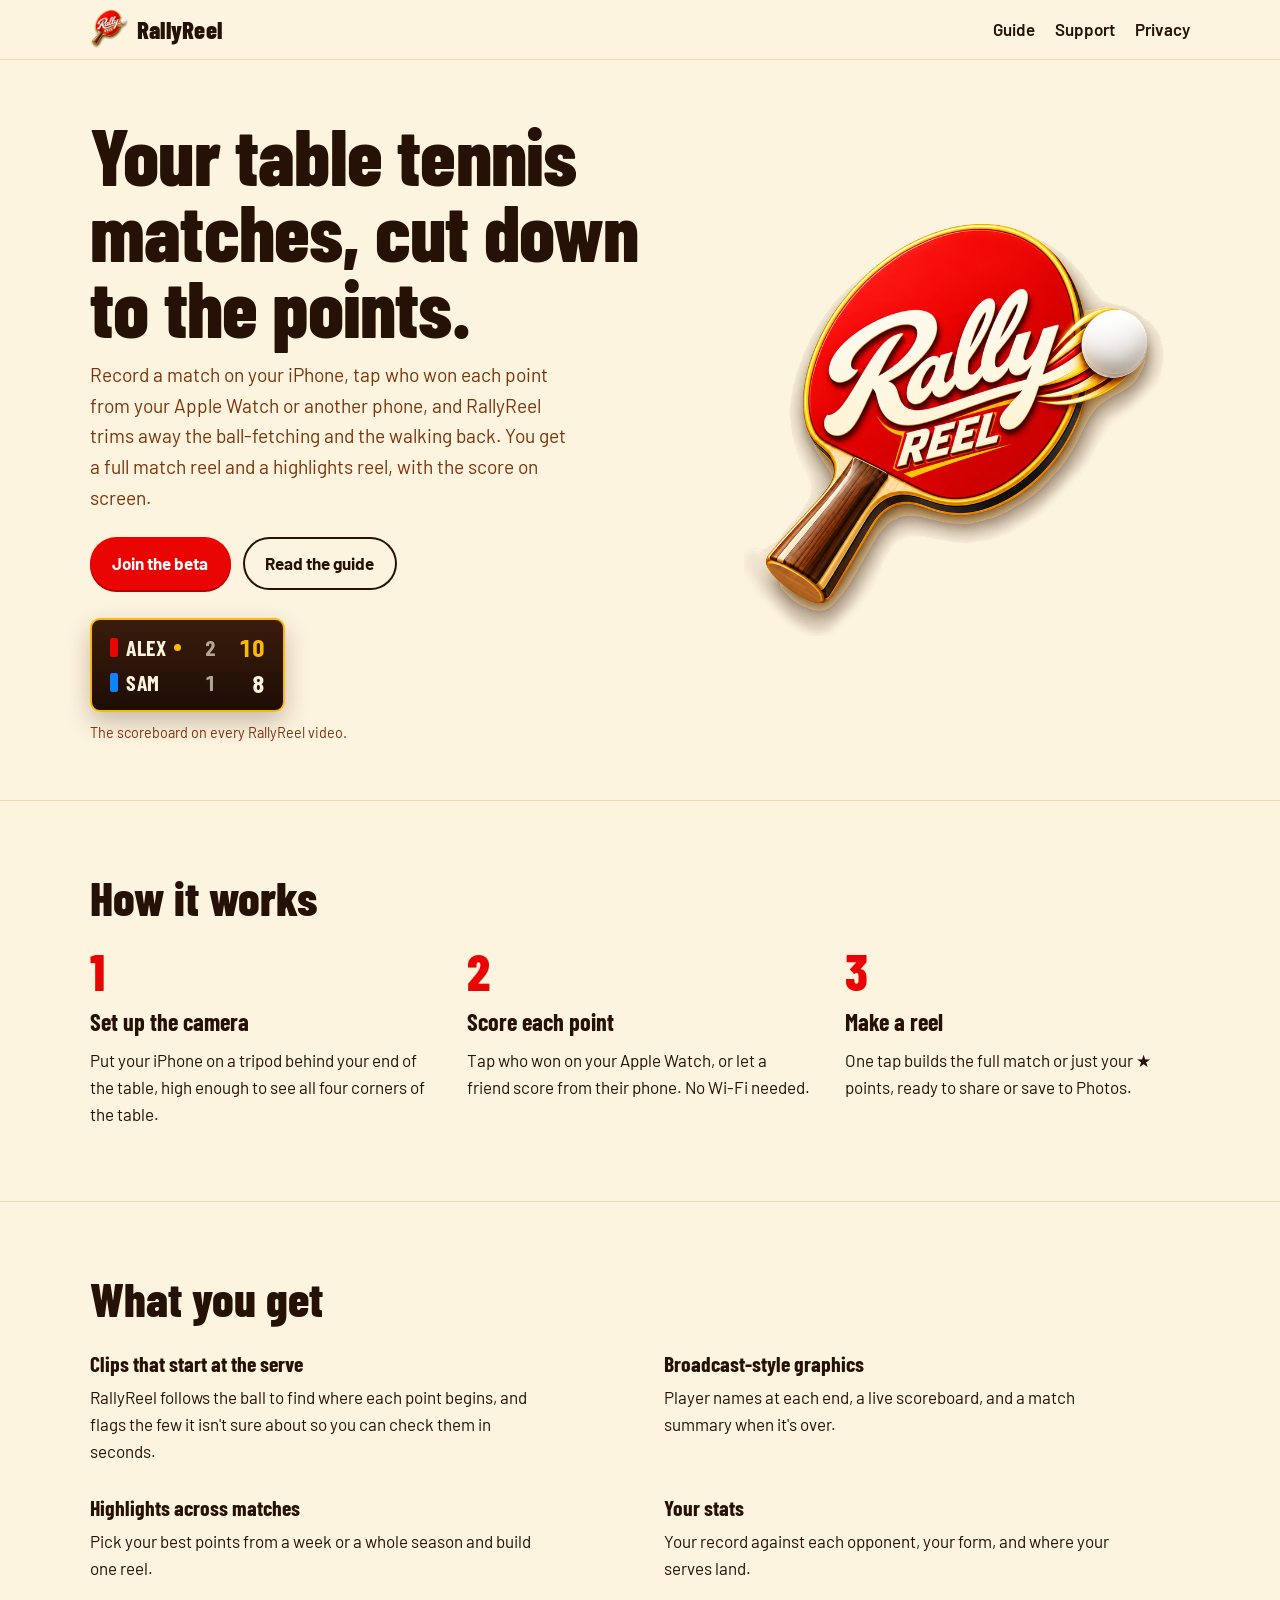
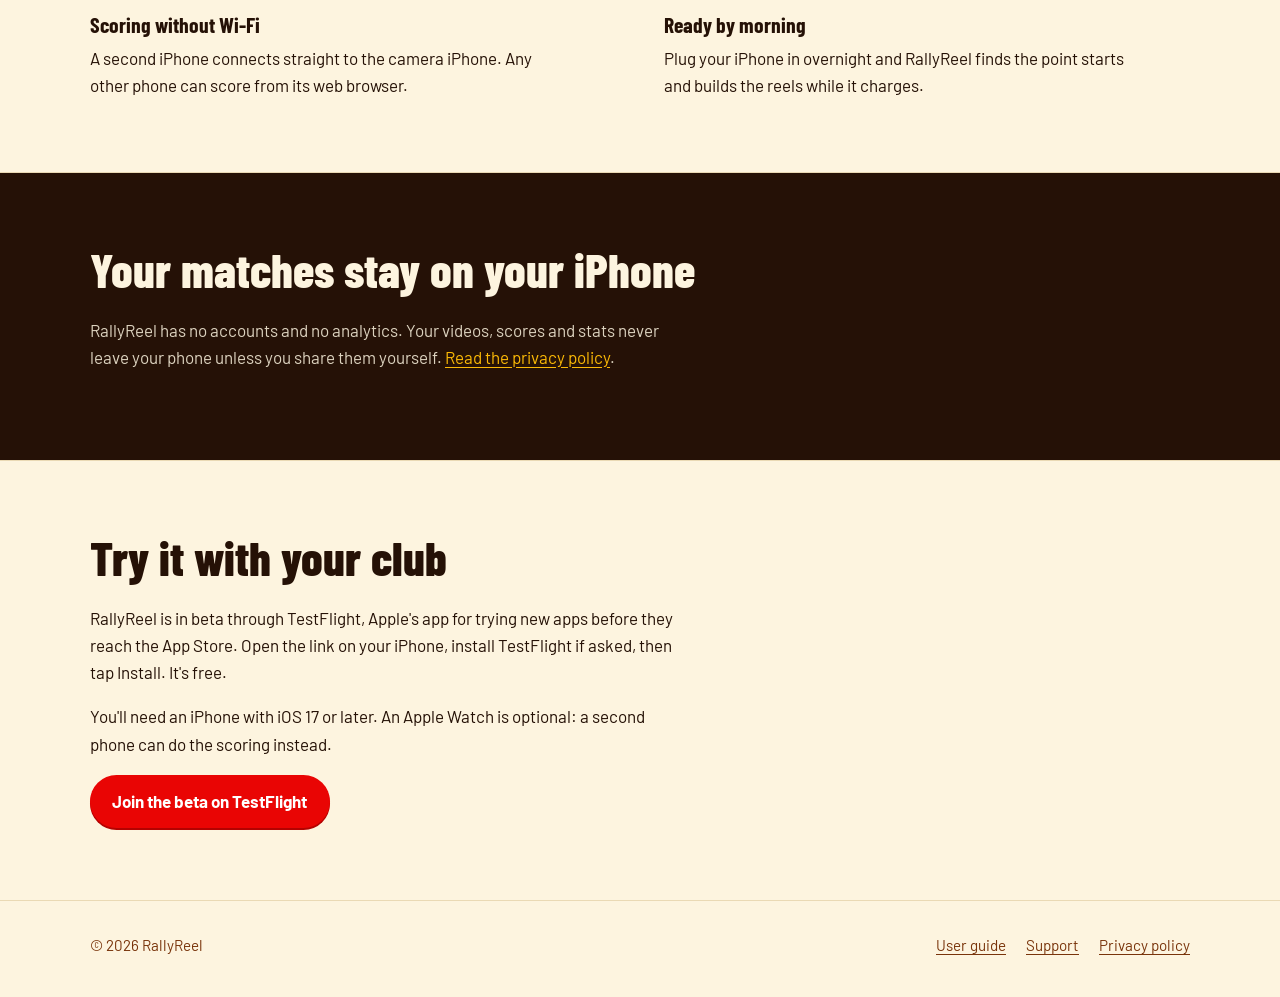
==== index.html @ 846c80a3 "Add files via upload" ====
<!doctype html>
<html lang="en">
<head>
<meta charset="utf-8">
<meta name="viewport" content="width=device-width, initial-scale=1, viewport-fit=cover">
<title>RallyReel: table tennis matches, cut down to the points</title>
<meta name="description" content="Record table tennis matches on your iPhone, score from your Apple Watch or another phone, and get full match and highlights reels with the score on screen.">
<meta property="og:title" content="RallyReel">
<meta property="og:description" content="Table tennis matches, cut down to the points.">
<meta property="og:image" content="https://rallyreel.net/assets/og-image.png">
<meta property="og:url" content="https://rallyreel.net/">
<meta name="twitter:card" content="summary_large_image">
<link rel="icon" href="/assets/favicon-32.png" sizes="32x32">
<link rel="apple-touch-icon" href="/assets/apple-touch-icon.png">
<link rel="preconnect" href="https://fonts.googleapis.com">
<link rel="preconnect" href="https://fonts.gstatic.com" crossorigin>
<link href="https://fonts.googleapis.com/css2?family=Barlow+Condensed:wght@700;800&family=Barlow:wght@400;600;700&display=swap" rel="stylesheet">
<link rel="stylesheet" href="/assets/style.css">
</head>
<body>
<header class="site-header">
  <div class="wrap">
    <a class="brand" href="/"><img src="/assets/rallyreel-logo.png" alt=""><span>RallyReel</span></a>
    <nav class="site-nav" aria-label="Main">
      <a href="/guide/">Guide</a>
      <a href="/support/">Support</a>
      <a class="hide-small" href="/privacy/">Privacy</a>
    </nav>
  </div>
</header>

<main>
  <section class="hero">
    <div class="wrap">
      <div>
        <h1>Your table tennis matches, cut down to the points.</h1>
        <p class="lead">Record a match on your iPhone, tap who won each point from your Apple Watch or another phone, and RallyReel trims away the ball-fetching and the walking back. You get a full match reel and a highlights reel, with the score on screen.</p>
        <div class="actions">
          <!-- Replace with your TestFlight public link once Beta App Review approves the first build -->
          <a class="button" href="https://testflight.apple.com/join/REPLACE-ME">Join the beta</a>
          <a class="button quiet" href="/guide/">Read the guide</a>
        </div>
        <div class="scoreboard" role="img" aria-label="Example scoreboard: Alex 2 games, 10 points; Sam 1 game, 8 points">
          <span class="player"><span class="chip" style="background:#E90504"></span>Alex<span class="serve on" id="serve-a"></span></span>
          <span class="games">2</span>
          <span class="points" id="pts-a">9</span>
          <span class="player"><span class="chip" style="background:#0A84FF"></span>Sam<span class="serve" id="serve-b"></span></span>
          <span class="games">1</span>
          <span class="points">8</span>
        </div>
        <span class="scoreboard-caption">The scoreboard on every RallyReel video.</span>
      </div>
      <img class="logo" src="/assets/rallyreel-logo.png" alt="RallyReel logo: a red table tennis paddle and a ball">
    </div>
  </section>

  <section class="block" id="how">
    <div class="wrap">
      <h2>How it works</h2>
      <ol class="steps">
        <li>
          <h3>Set up the camera</h3>
          <p>Put your iPhone on a tripod behind your end of the table, high enough to see all four corners of the table.</p>
        </li>
        <li>
          <h3>Score each point</h3>
          <p>Tap who won on your Apple Watch, or let a friend score from their phone. No Wi-Fi needed.</p>
        </li>
        <li>
          <h3>Make a reel</h3>
          <p>One tap builds the full match or just your ★ points, ready to share or save to Photos.</p>
        </li>
      </ol>
    </div>
  </section>

  <section class="block" id="features">
    <div class="wrap">
      <h2>What you get</h2>
      <div class="features">
        <div><h3>Clips that start at the serve</h3><p>RallyReel follows the ball to find where each point begins, and flags the few it isn't sure about so you can check them in seconds.</p></div>
        <div><h3>Broadcast-style graphics</h3><p>Player names at each end, a live scoreboard, and a match summary when it's over.</p></div>
        <div><h3>Highlights across matches</h3><p>Pick your best points from a week or a whole season and build one reel.</p></div>
        <div><h3>Your stats</h3><p>Your record against each opponent, your form, and where your serves land.</p></div>
        <div><h3>Scoring without Wi-Fi</h3><p>A second iPhone connects straight to the camera iPhone. Any other phone can score from its web browser.</p></div>
        <div><h3>Ready by morning</h3><p>Plug your iPhone in overnight and RallyReel finds the point starts and builds the reels while it charges.</p></div>
      </div>
    </div>
  </section>

  <section class="block band" id="privacy">
    <div class="wrap">
      <h2>Your matches stay on your iPhone</h2>
      <p>RallyReel has no accounts and no analytics. Your videos, scores and stats never leave your phone unless you share them yourself. <a href="/privacy/">Read the privacy policy</a>.</p>
    </div>
  </section>

  <section class="block" id="beta">
    <div class="wrap">
      <h2>Try it with your club</h2>
      <p style="max-width:60ch">RallyReel is in beta through TestFlight, Apple's app for trying new apps before they reach the App Store. Open the link on your iPhone, install TestFlight if asked, then tap Install. It's free.</p>
      <p style="max-width:60ch">You'll need an iPhone with iOS 17 or later. An Apple Watch is optional: a second phone can do the scoring instead.</p>
      <a class="button" href="https://testflight.apple.com/join/REPLACE-ME">Join the beta on TestFlight</a>
    </div>
  </section>
</main>

<footer class="site-footer">
  <div class="wrap">
    <span>© 2026 RallyReel</span>
    <nav aria-label="Footer">
      <a href="/guide/">User guide</a>
      <a href="/support/">Support</a>
      <a href="/privacy/">Privacy policy</a>
    </nav>
  </div>
</footer>

<script>
  // One moment: Alex wins the point, like the scoreboard on a reel. Skipped when reduced motion is on.
  (function () {
    var pts = document.getElementById("pts-a");
    if (!pts || window.matchMedia("(prefers-reduced-motion: reduce)").matches) {
      if (pts) { pts.textContent = "10"; pts.classList.add("won"); }
      return;
    }
    setTimeout(function () {
      pts.textContent = "10";
      pts.classList.add("won");
      setTimeout(function () { pts.classList.remove("won"); }, 1500);
    }, 1400);
  })();
</script>
</body>
</html>
---- assets/style.css ----
/* RallyReel — colours from the logo */
:root {
  --cream: #FDF4DF;
  --paper: #FFFAEE;
  --ink: #251106;
  --walnut: #79340B;
  --red: #E90504;
  --deep-red: #B40201;
  --gold: #FBB906;
  --line: #EAD9B4;
  --display: "Barlow Condensed", "Arial Narrow", "Helvetica Neue", sans-serif;
  --body: "Barlow", "Helvetica Neue", Arial, sans-serif;
  --measure: 68ch;
}

*, *::before, *::after { box-sizing: border-box; }
:root { padding-top: env(safe-area-inset-top, 0px); padding-bottom: env(safe-area-inset-bottom, 0px); }
html { scroll-padding-top: calc(env(safe-area-inset-top, 0px) + 72px); }
body {
  margin: 0;
  background: var(--cream);
  color: var(--ink);
  font-family: var(--body);
  font-size: 1.0625rem;
  line-height: 1.6;
  -webkit-text-size-adjust: 100%;
}
img { max-width: 100%; height: auto; }
a { color: var(--deep-red); text-underline-offset: 0.18em; }
a:hover { color: var(--red); }
:focus-visible { outline: 3px solid var(--gold); outline-offset: 3px; border-radius: 4px; }

/* Header */
.site-header {
  position: sticky; top: env(safe-area-inset-top, 0px); z-index: 10;
  background: color-mix(in srgb, var(--cream) 92%, transparent);
  backdrop-filter: blur(8px);
  border-bottom: 1px solid var(--line);
}
.site-header .wrap { display: flex; align-items: center; justify-content: space-between; gap: 1rem; padding-block: 0.6rem; }
.brand { display: flex; align-items: center; gap: 0.55rem; text-decoration: none; color: var(--ink); }
.brand img { width: 38px; height: 38px; }
.brand span { font-family: var(--display); font-weight: 800; font-size: 1.55rem; letter-spacing: 0.01em; }
.site-nav { display: flex; gap: 1.25rem; flex-wrap: wrap; }
.site-nav a { color: var(--ink); text-decoration: none; font-weight: 600; }
.site-nav a[aria-current="page"], .site-nav a:hover { color: var(--red); }

.wrap { width: min(1100px, 100% - 2.5rem); margin-inline: auto; }

/* Buttons */
.button {
  display: inline-block; padding: 0.8rem 1.4rem; border-radius: 999px;
  background: var(--red); color: #fff; font-weight: 700; text-decoration: none;
  box-shadow: 0 2px 0 var(--deep-red);
}
.button:hover { background: var(--deep-red); color: #fff; }
.button.quiet { background: transparent; color: var(--ink); box-shadow: inset 0 0 0 2px var(--ink); }
.button.quiet:hover { background: var(--ink); color: var(--cream); }

/* Hero */
.hero { padding: clamp(2rem, 5vw, 3.5rem) 0 clamp(2rem, 5vw, 3.5rem); }
.hero .wrap { display: grid; grid-template-columns: 1.1fr 0.9fr; gap: clamp(1.5rem, 4vw, 3.5rem); align-items: center; }
.hero h1 {
  font-family: var(--display); font-weight: 800; line-height: 0.95;
  font-size: clamp(2.8rem, 7vw, 5rem); margin: 0 0 1rem; letter-spacing: -0.01em;
}
.hero p.lead { font-size: 1.2rem; max-width: 44ch; margin: 0 0 1.5rem; color: var(--walnut); }
.hero .actions { display: flex; gap: 0.75rem; flex-wrap: wrap; }
.hero .logo { justify-self: center; width: min(420px, 100%); }   /* the image has its own soft shadow */

/* The scoreboard: the same look as the graphics on a RallyReel video */
.scoreboard {
  margin-top: 1.75rem; display: inline-grid; grid-template-columns: auto auto auto; column-gap: 1.1rem; row-gap: 0.2rem;
  align-items: center; padding: 0.7rem 1.1rem; border-radius: 10px;
  background: linear-gradient(#3A1C0C, #1E0D05); border: 2px solid var(--gold);
  color: var(--cream); font-family: var(--display); font-weight: 700; font-size: 1.35rem; line-height: 1.25;
  font-variant-numeric: tabular-nums; box-shadow: 0 10px 24px rgba(37, 17, 6, 0.25);
}
.scoreboard .player { display: flex; align-items: center; gap: 0.5rem; text-transform: uppercase; letter-spacing: 0.02em; }
.scoreboard .chip { width: 0.55rem; height: 1.15rem; border-radius: 2px; }
.scoreboard .serve { width: 0.45rem; height: 0.45rem; border-radius: 50%; background: var(--gold); visibility: hidden; }
.scoreboard .serve.on { visibility: visible; }
.scoreboard .games { color: rgba(253, 244, 223, 0.65); text-align: center; min-width: 1.4rem; }
.scoreboard .points { min-width: 2.2ch; text-align: right; font-size: 1.6rem; }
.scoreboard .points.won { color: var(--gold); }
.scoreboard-caption { display: block; margin-top: 0.6rem; font-size: 0.9rem; color: var(--walnut); }

/* Sections */
section.block { padding: clamp(2.5rem, 6vw, 4.5rem) 0; border-top: 1px solid var(--line); }
section.block h2 {
  font-family: var(--display); font-weight: 800; font-size: clamp(2rem, 4.5vw, 3rem); line-height: 1;
  margin: 0 0 1.5rem;
}
.steps { list-style: none; padding: 0; margin: 0; display: grid; grid-template-columns: repeat(3, 1fr); gap: 2rem; counter-reset: step; }
.steps li { counter-increment: step; }
.steps li::before {
  content: counter(step); display: block; font-family: var(--display); font-weight: 800; font-size: 3.2rem;
  line-height: 1; color: var(--red); margin-bottom: 0.4rem;
}
.steps h3 { font-family: var(--display); font-weight: 700; font-size: 1.5rem; margin: 0 0 0.35rem; }
.steps p { margin: 0; }

.features { display: grid; grid-template-columns: repeat(2, minmax(0, 1fr)); gap: 1.5rem 3rem; }
.features h3 { font-family: var(--display); font-weight: 700; font-size: 1.35rem; margin: 0 0 0.25rem; }
.features p { margin: 0; max-width: 46ch; }

.band { background: var(--ink); color: var(--cream); }
.band h2 { color: var(--cream); }
.band p { max-width: 60ch; color: rgba(253, 244, 223, 0.85); }
.band a { color: var(--gold); }
.band .button { margin-top: 0.5rem; }

/* Long-form pages (guide, support, privacy) */
.page { padding: clamp(2rem, 5vw, 3.5rem) 0 4rem; }
.page .layout { display: grid; grid-template-columns: 220px minmax(0, 1fr); gap: 3rem; align-items: start; }
.page h1 { font-family: var(--display); font-weight: 800; font-size: clamp(2.4rem, 6vw, 3.6rem); line-height: 1; margin: 0 0 0.75rem; }
.page .intro { font-size: 1.15rem; color: var(--walnut); max-width: var(--measure); margin: 0 0 2rem; }
.prose { max-width: var(--measure); }
.prose h2 { font-family: var(--display); font-weight: 700; font-size: 1.8rem; line-height: 1.1; margin: 2.5rem 0 0.6rem; padding-top: 0.25rem; }
.prose h2:first-child { margin-top: 0; }
.prose h3 { font-weight: 700; font-size: 1.1rem; margin: 1.5rem 0 0.3rem; }
.prose p, .prose li { margin: 0 0 0.75rem; }
.prose ol, .prose ul { padding-left: 1.3rem; margin: 0 0 1rem; }
.prose .note { border-left: 4px solid var(--gold); background: var(--paper); padding: 0.75rem 1rem; margin: 1rem 0; }
.prose table { border-collapse: collapse; width: 100%; margin: 0.5rem 0 1.25rem; font-size: 0.98rem; }
.prose th, .prose td { text-align: left; vertical-align: top; padding: 0.55rem 0.6rem; border-bottom: 1px solid var(--line); }
.prose th { font-weight: 700; }
.table-scroll { overflow-x: auto; }
.toc { position: sticky; top: calc(env(safe-area-inset-top, 0px) + 84px); font-size: 0.95rem; }
.toc p { font-weight: 700; margin: 0 0 0.5rem; }
.toc ol { list-style: none; padding: 0; margin: 0; display: grid; gap: 0.35rem; }
.toc a { color: var(--ink); text-decoration: none; }
.toc a:hover { color: var(--red); }
.updated { color: var(--walnut); font-size: 0.95rem; }

/* Footer */
.site-footer { border-top: 1px solid var(--line); padding: 2rem 0 2.5rem; font-size: 0.95rem; color: var(--walnut); }
.site-footer .wrap { display: flex; justify-content: space-between; gap: 1rem; flex-wrap: wrap; }
.site-footer nav { display: flex; gap: 1.25rem; flex-wrap: wrap; }
.site-footer a { color: var(--walnut); }

@media (max-width: 820px) {
  .hero .wrap { grid-template-columns: 1fr; }
  .hero .logo { grid-row: 1; width: min(260px, 70%); }
  .steps { grid-template-columns: 1fr; gap: 1.5rem; }
  .features { grid-template-columns: 1fr; }
  .page .layout { grid-template-columns: 1fr; gap: 1.5rem; }
  .toc { position: static; }
  .site-nav { gap: 0.9rem; font-size: 0.95rem; }
}
@media (max-width: 480px) {
  .site-nav a.hide-small { display: none; }
  .scoreboard { font-size: 1.1rem; column-gap: 0.8rem; }
  .scoreboard .points { font-size: 1.3rem; }
}
@media (prefers-reduced-motion: reduce) { * { transition: none !important; animation: none !important; } }
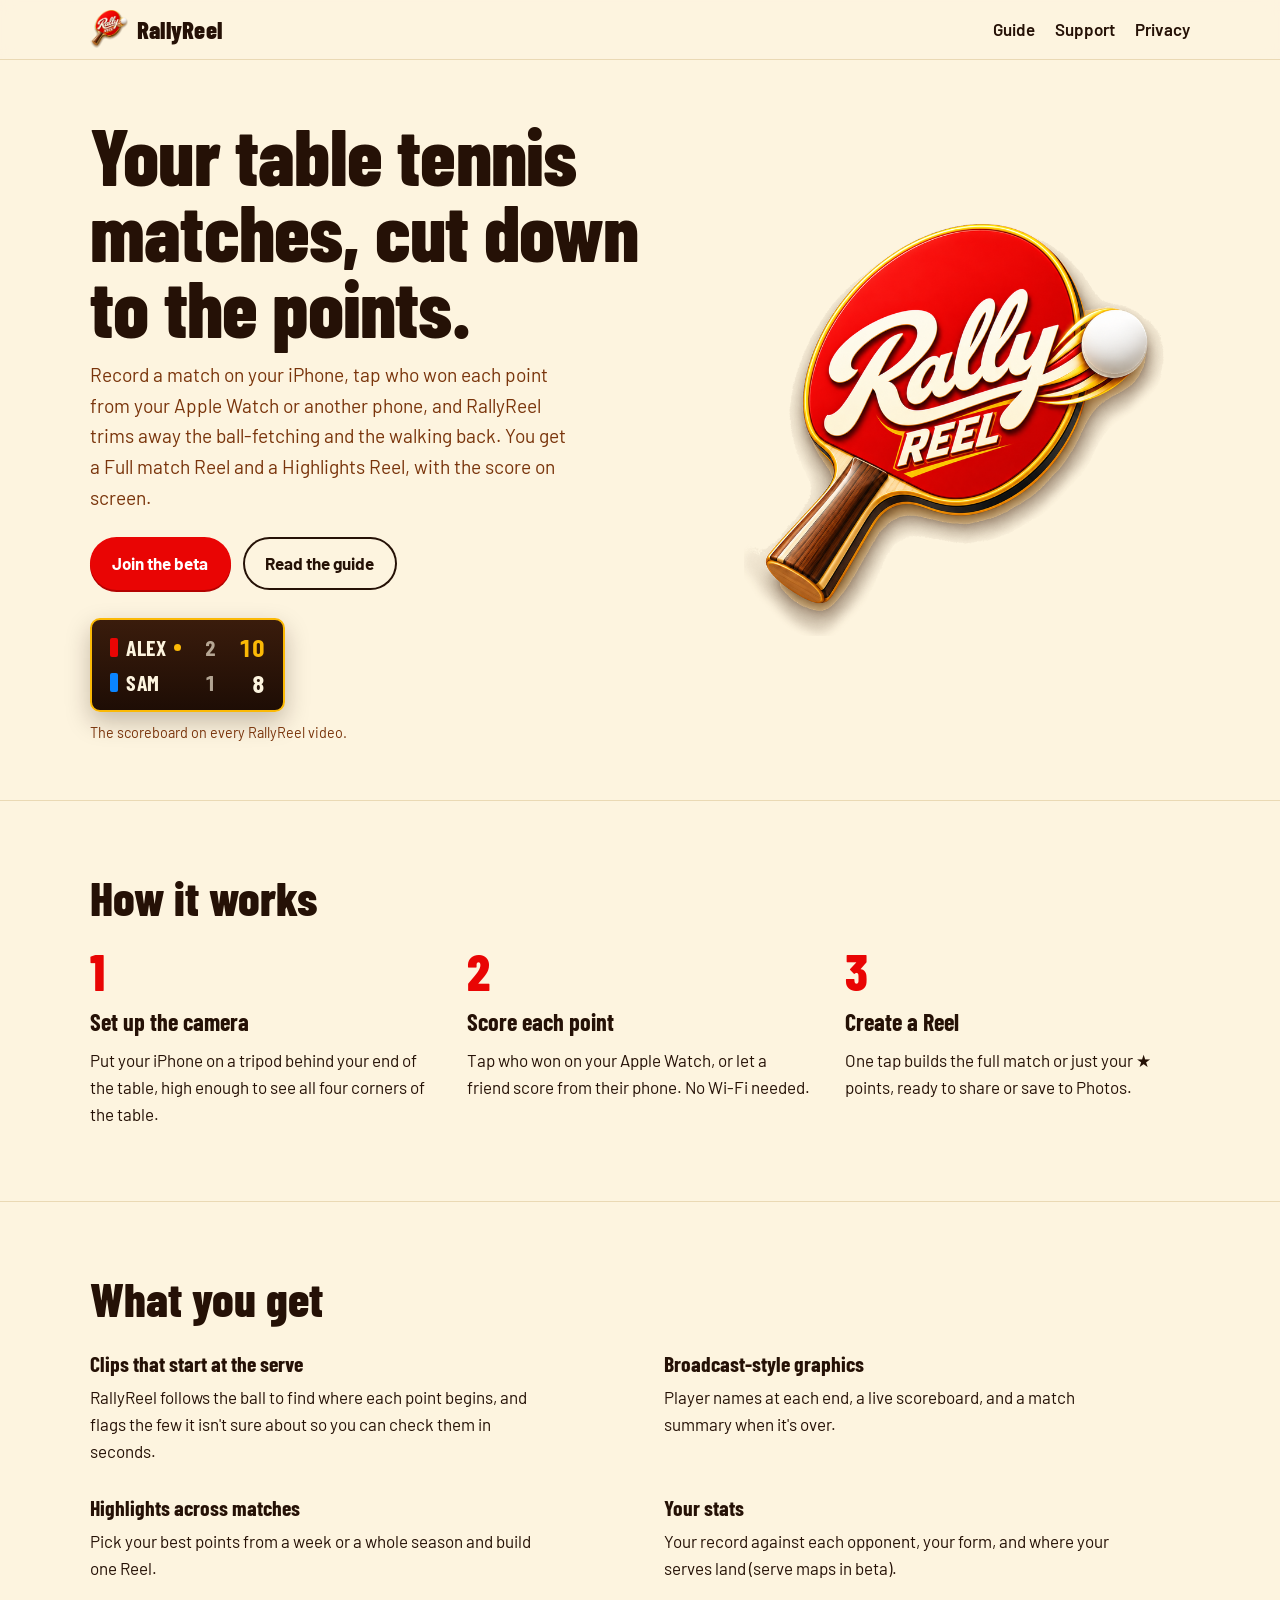
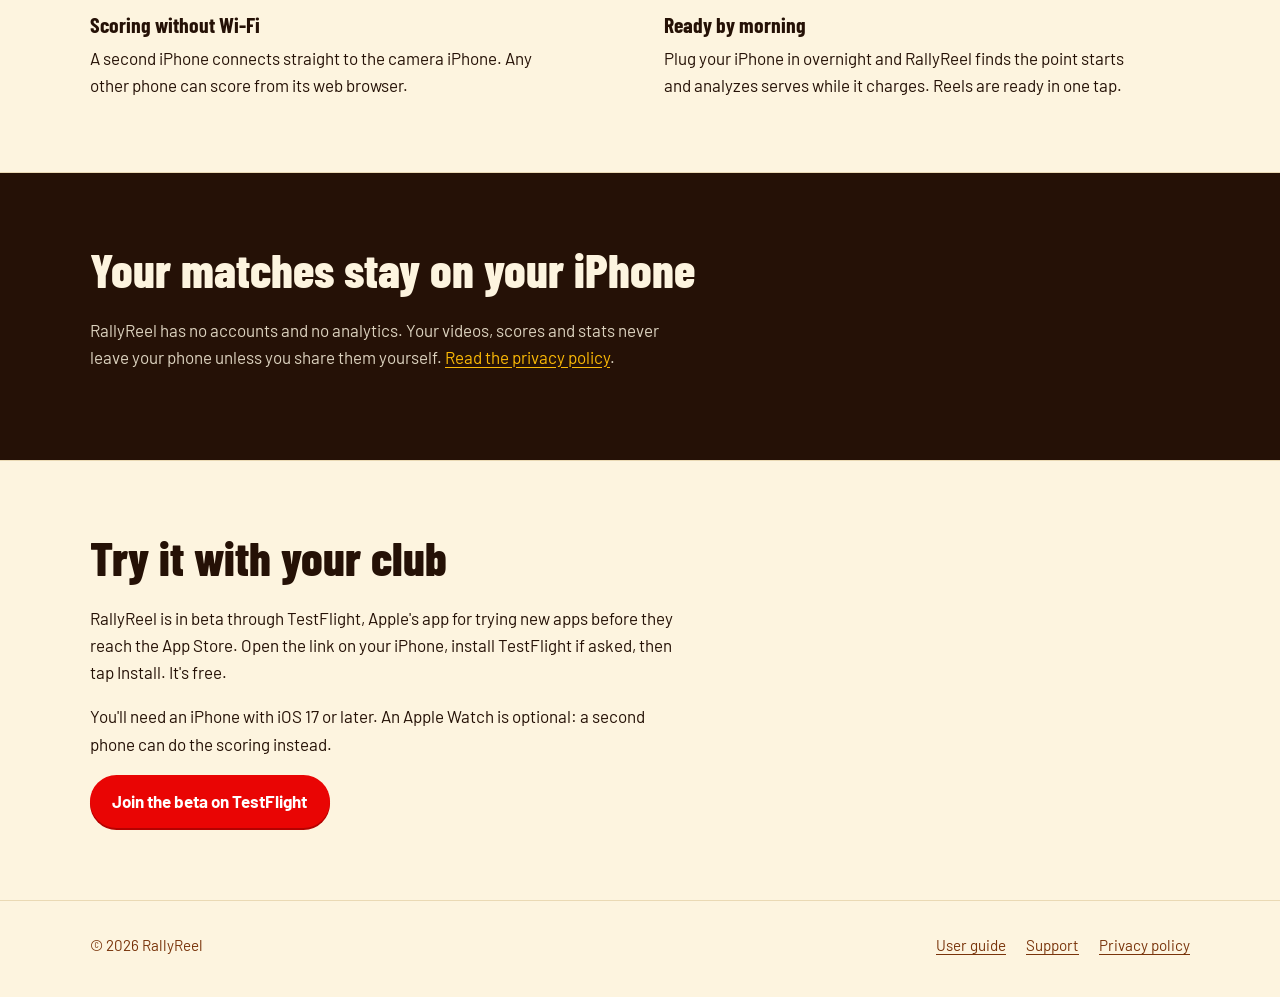
==== commit 2c4929b6: "Update guide and home page for RallyReel 1.0 CREATE and Analyze matches replace Make a reel, Highlig" ====
--- a/index.html
+++ b/index.html
@@ -4,7 +4,7 @@
 <meta charset="utf-8">
 <meta name="viewport" content="width=device-width, initial-scale=1, viewport-fit=cover">
 <title>RallyReel: table tennis matches, cut down to the points</title>
-<meta name="description" content="Record table tennis matches on your iPhone, score from your Apple Watch or another phone, and get full match and highlights reels with the score on screen.">
+<meta name="description" content="Record table tennis matches on your iPhone, score from your Apple Watch or another phone, and get full match and Highlights Reels with the score on screen.">
 <meta property="og:title" content="RallyReel">
 <meta property="og:description" content="Table tennis matches, cut down to the points.">
 <meta property="og:image" content="https://rallyreel.net/assets/og-image.png">
@@ -34,7 +34,7 @@
     <div class="wrap">
       <div>
         <h1>Your table tennis matches, cut down to the points.</h1>
-        <p class="lead">Record a match on your iPhone, tap who won each point from your Apple Watch or another phone, and RallyReel trims away the ball-fetching and the walking back. You get a full match reel and a highlights reel, with the score on screen.</p>
+        <p class="lead">Record a match on your iPhone, tap who won each point from your Apple Watch or another phone, and RallyReel trims away the ball-fetching and the walking back. You get a Full match Reel and a Highlights Reel, with the score on screen.</p>
         <div class="actions">
           <!-- Replace with your TestFlight public link once Beta App Review approves the first build -->
           <a class="button" href="https://testflight.apple.com/join/REPLACE-ME">Join the beta</a>
@@ -67,7 +67,7 @@
           <p>Tap who won on your Apple Watch, or let a friend score from their phone. No Wi-Fi needed.</p>
         </li>
         <li>
-          <h3>Make a reel</h3>
+          <h3>Create a Reel</h3>
           <p>One tap builds the full match or just your ★ points, ready to share or save to Photos.</p>
         </li>
       </ol>
@@ -80,10 +80,10 @@
       <div class="features">
         <div><h3>Clips that start at the serve</h3><p>RallyReel follows the ball to find where each point begins, and flags the few it isn't sure about so you can check them in seconds.</p></div>
         <div><h3>Broadcast-style graphics</h3><p>Player names at each end, a live scoreboard, and a match summary when it's over.</p></div>
-        <div><h3>Highlights across matches</h3><p>Pick your best points from a week or a whole season and build one reel.</p></div>
-        <div><h3>Your stats</h3><p>Your record against each opponent, your form, and where your serves land.</p></div>
+        <div><h3>Highlights across matches</h3><p>Pick your best points from a week or a whole season and build one Reel.</p></div>
+        <div><h3>Your stats</h3><p>Your record against each opponent, your form, and where your serves land (serve maps in beta).</p></div>
         <div><h3>Scoring without Wi-Fi</h3><p>A second iPhone connects straight to the camera iPhone. Any other phone can score from its web browser.</p></div>
-        <div><h3>Ready by morning</h3><p>Plug your iPhone in overnight and RallyReel finds the point starts and builds the reels while it charges.</p></div>
+        <div><h3>Ready by morning</h3><p>Plug your iPhone in overnight and RallyReel finds the point starts and analyzes serves while it charges. Reels are ready in one tap.</p></div>
       </div>
     </div>
   </section>
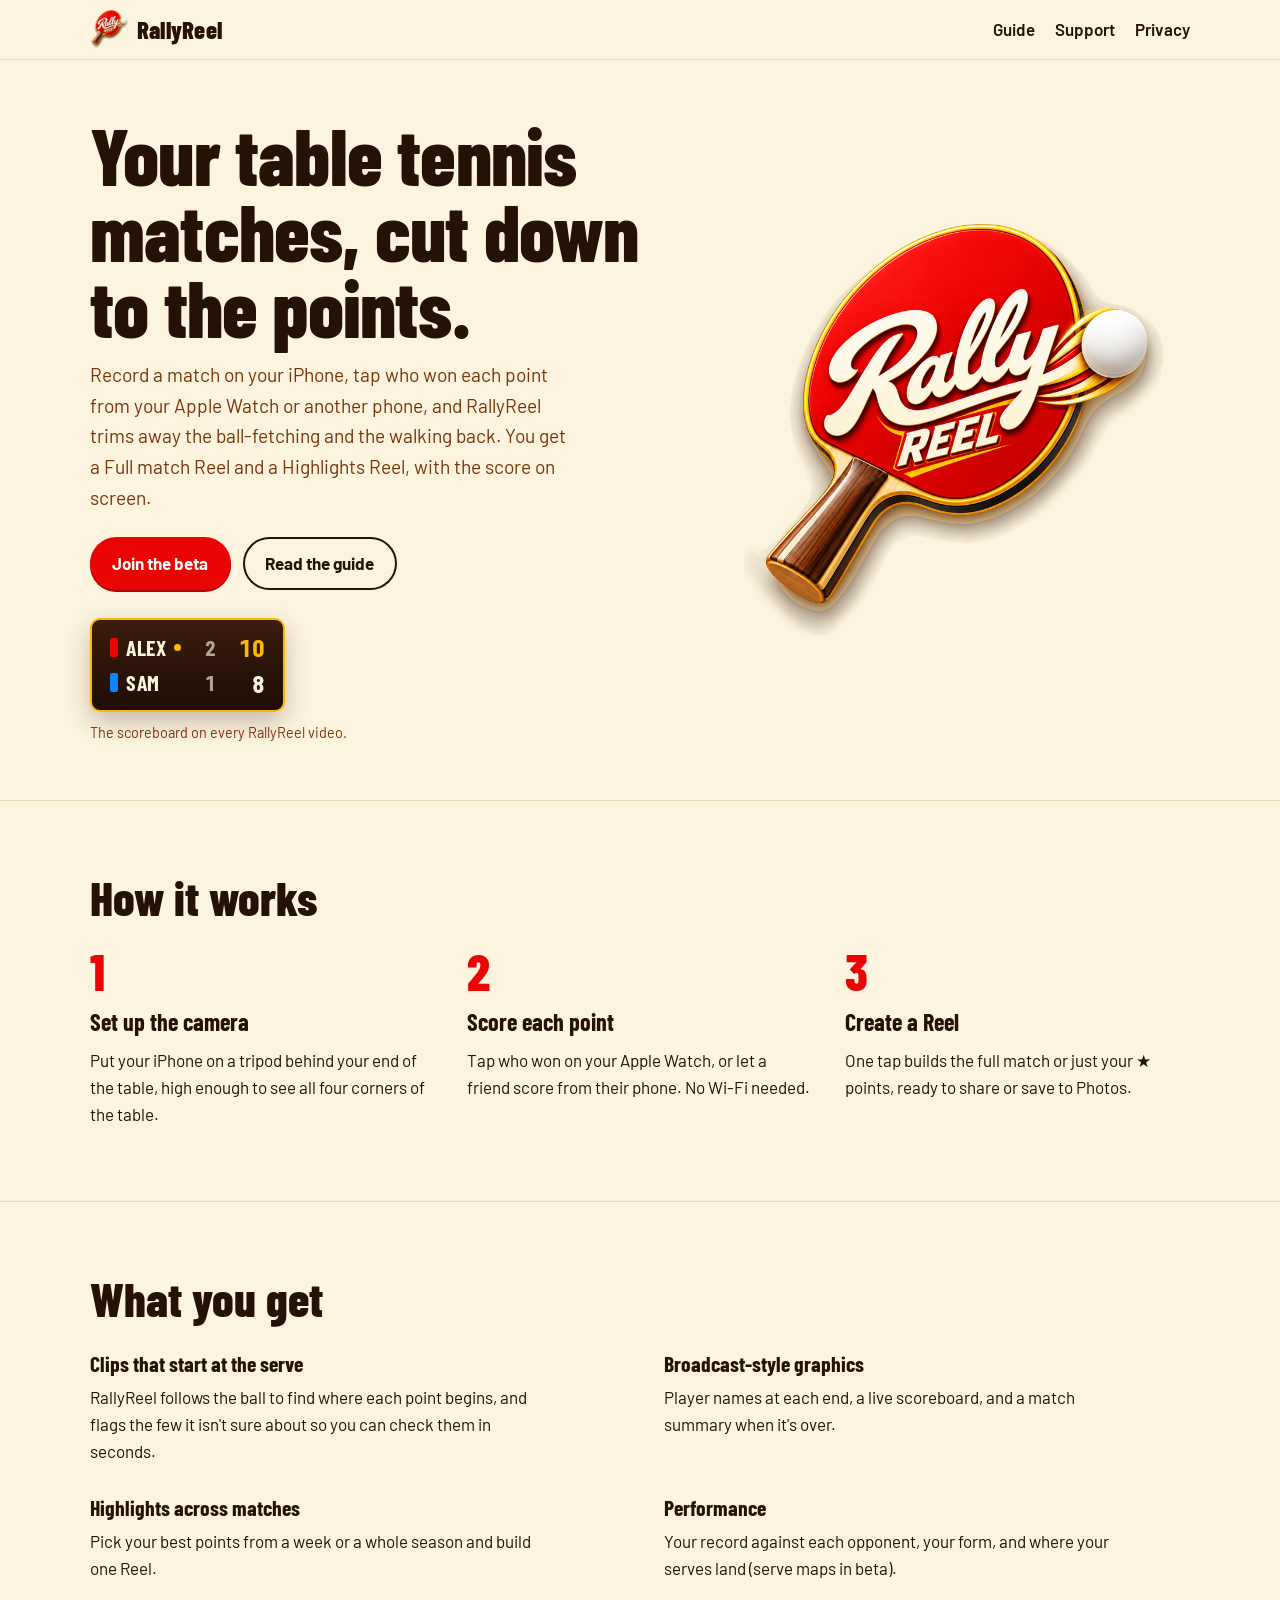
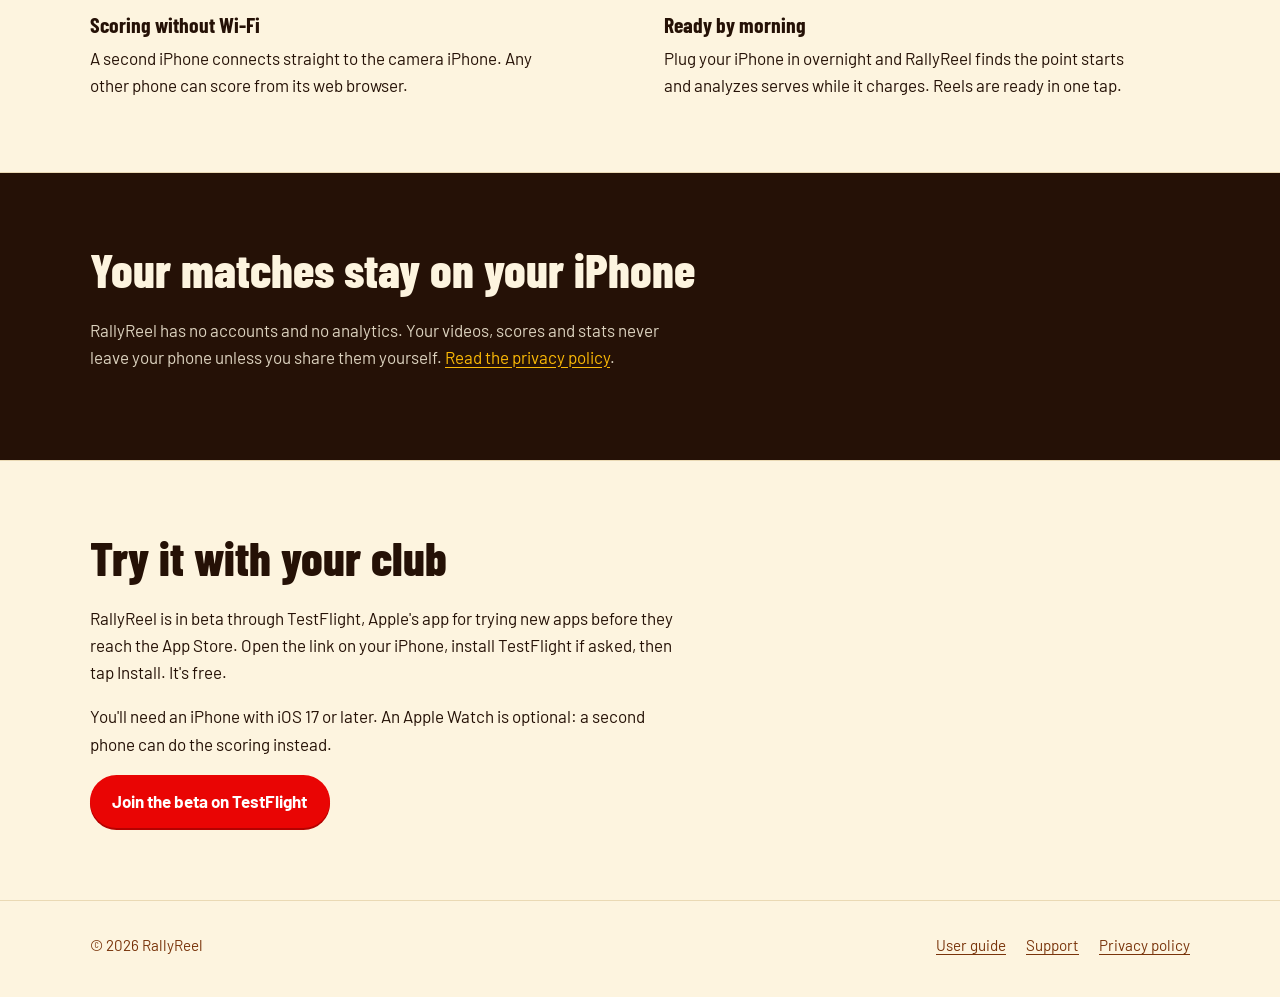
==== commit c8902e2c: "Rename Your stats to Performance Co-Authored-By: Claude Opus 5.5 <noreply@anthropic.com>" ====
--- a/index.html
+++ b/index.html
@@ -81,7 +81,7 @@
         <div><h3>Clips that start at the serve</h3><p>RallyReel follows the ball to find where each point begins, and flags the few it isn't sure about so you can check them in seconds.</p></div>
         <div><h3>Broadcast-style graphics</h3><p>Player names at each end, a live scoreboard, and a match summary when it's over.</p></div>
         <div><h3>Highlights across matches</h3><p>Pick your best points from a week or a whole season and build one Reel.</p></div>
-        <div><h3>Your stats</h3><p>Your record against each opponent, your form, and where your serves land (serve maps in beta).</p></div>
+        <div><h3>Performance</h3><p>Your record against each opponent, your form, and where your serves land (serve maps in beta).</p></div>
         <div><h3>Scoring without Wi-Fi</h3><p>A second iPhone connects straight to the camera iPhone. Any other phone can score from its web browser.</p></div>
         <div><h3>Ready by morning</h3><p>Plug your iPhone in overnight and RallyReel finds the point starts and analyzes serves while it charges. Reels are ready in one tap.</p></div>
       </div>
